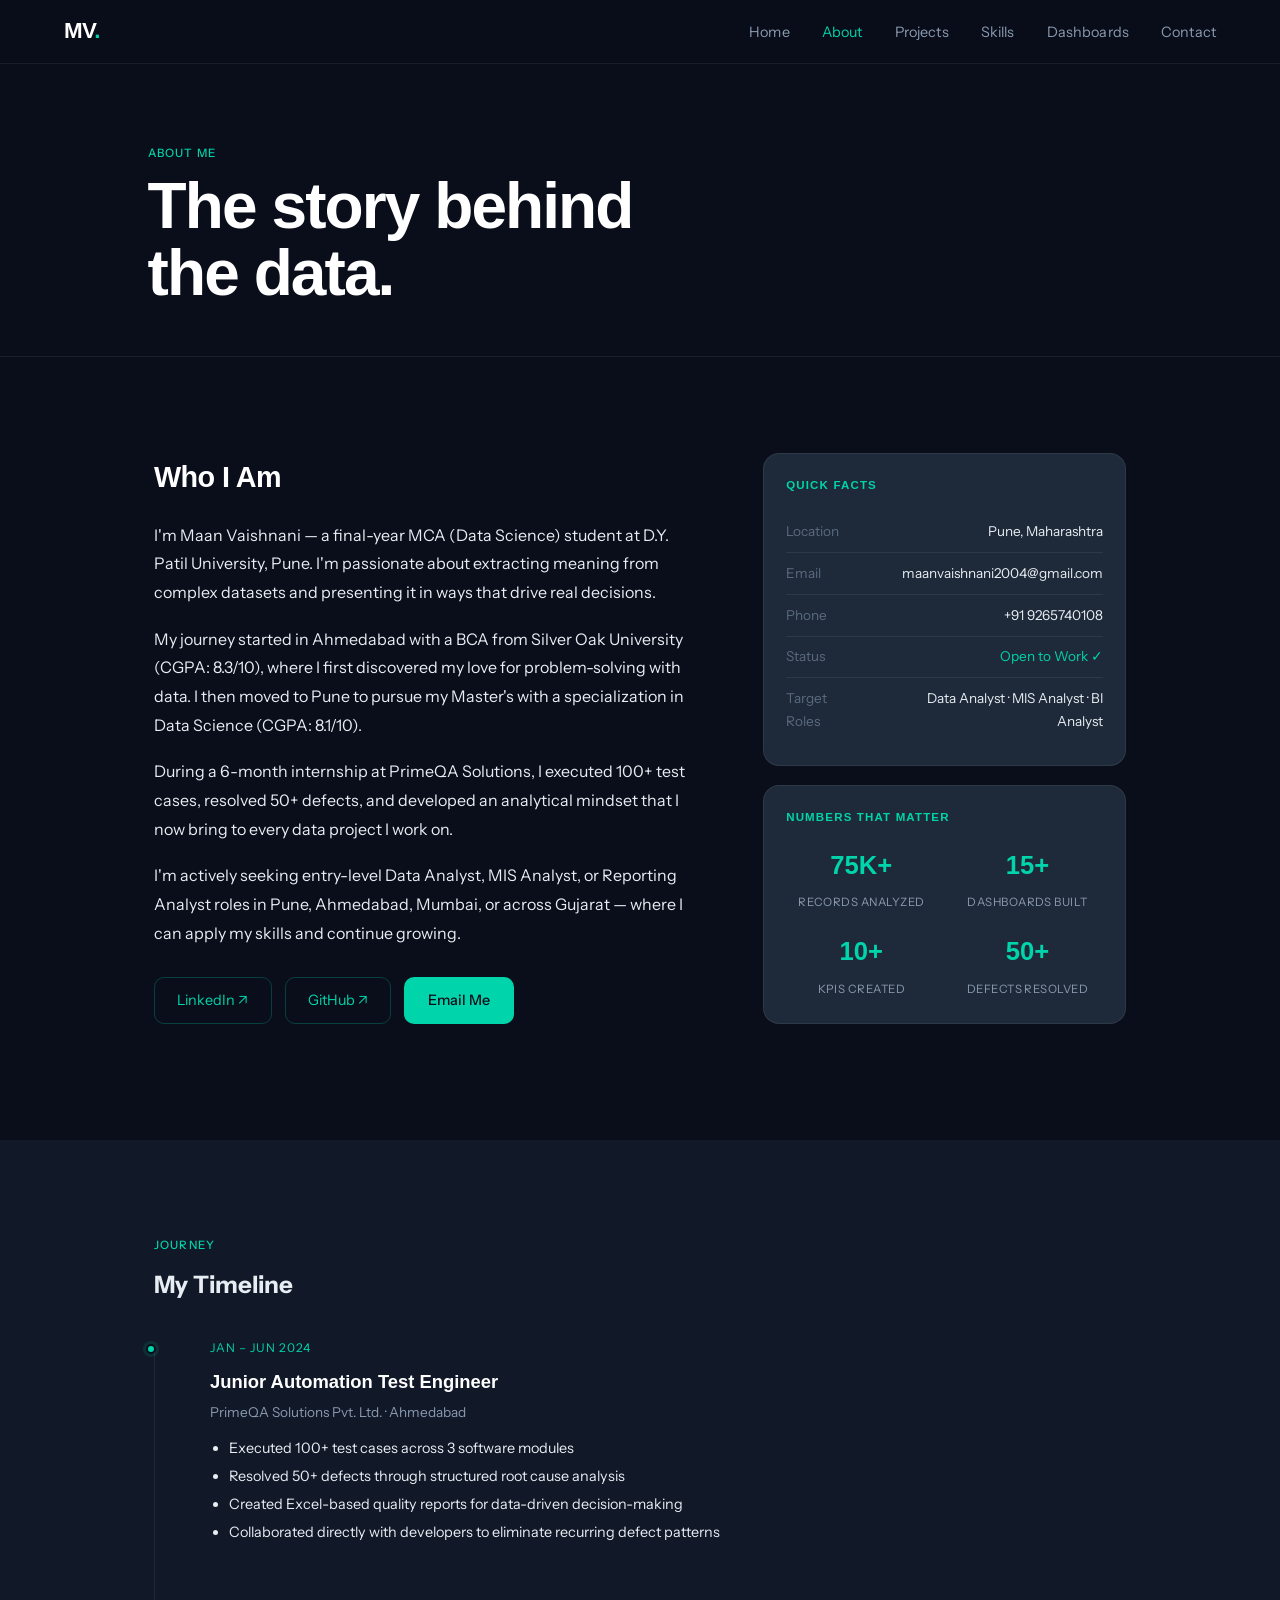
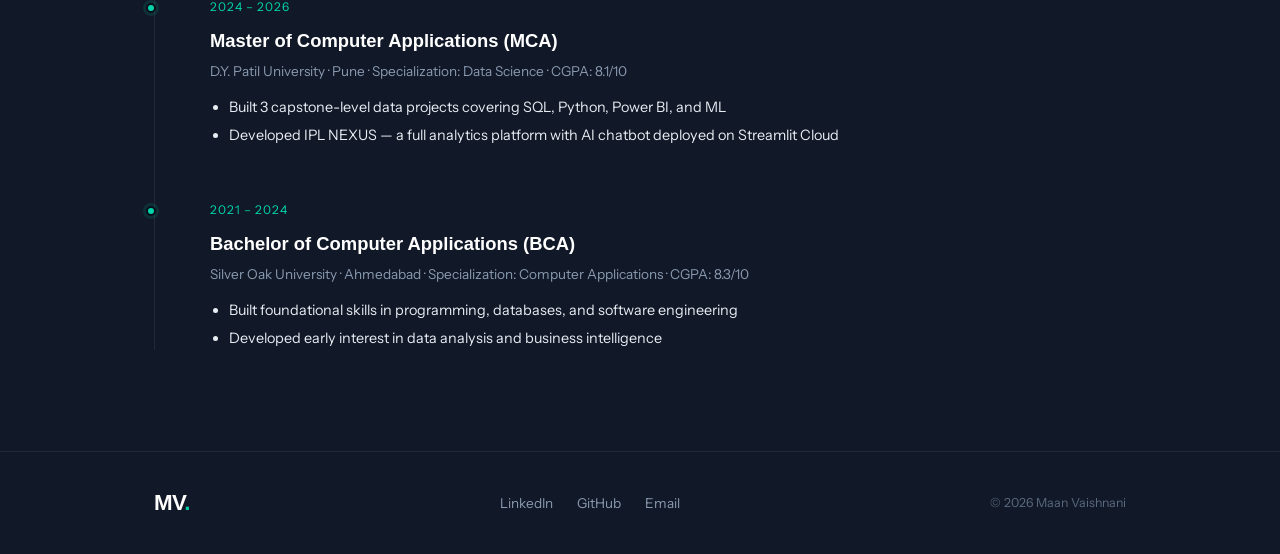
==== about.html @ fb7d132a "Initial commit" ====
<!DOCTYPE html>
<html lang="en">
<head>
<meta charset="UTF-8">
<meta name="viewport" content="width=device-width, initial-scale=1.0">
<title>About | Maan Vaishnani</title>
<link rel="preconnect" href="https://fonts.googleapis.com">
<link href="https://fonts.googleapis.com/css2?family=Cabinet+Grotesk:wght@400;500;700;800&family=Instrument+Sans:ital,wght@0,400;0,500;1,400&display=swap" rel="stylesheet">
<link rel="stylesheet" href="style.css">
</head>
<body>

<nav class="nav">
  <a href="index.html" class="nav-logo">MV<span class="dot">.</span></a>
  <ul class="nav-links">
    <li><a href="index.html">Home</a></li>
    <li><a href="about.html" class="active">About</a></li>
    <li><a href="projects.html">Projects</a></li>
    <li><a href="skills.html">Skills</a></li>
    <li><a href="dashboards.html">Dashboards</a></li>
    <li><a href="contact.html">Contact</a></li>
  </ul>
  <button class="hamburger" onclick="toggleMenu()">&#9776;</button>
</nav>

<section class="page-hero">
  <div class="container">
    <span class="section-tag">About Me</span>
    <h1>The story behind<br>the data.</h1>
  </div>
</section>

<section class="section">
  <div class="container">
    <div class="about-page-grid">
      <div class="about-bio">
        <h2>Who I Am</h2>
        <p>I'm Maan Vaishnani — a final-year MCA (Data Science) student at D.Y. Patil University, Pune. I'm passionate about extracting meaning from complex datasets and presenting it in ways that drive real decisions.</p>
        <p>My journey started in Ahmedabad with a BCA from Silver Oak University (CGPA: 8.3/10), where I first discovered my love for problem-solving with data. I then moved to Pune to pursue my Master's with a specialization in Data Science (CGPA: 8.1/10).</p>
        <p>During a 6-month internship at PrimeQA Solutions, I executed 100+ test cases, resolved 50+ defects, and developed an analytical mindset that I now bring to every data project I work on.</p>
        <p>I'm actively seeking entry-level Data Analyst, MIS Analyst, or Reporting Analyst roles in Pune, Ahmedabad, Mumbai, or across Gujarat — where I can apply my skills and continue growing.</p>

        <div class="profile-links">
          <a href="https://linkedin.com/in/maan-vaishnani" target="_blank" class="btn-outline">LinkedIn ↗</a>
          <a href="https://github.com/1079maan" target="_blank" class="btn-outline">GitHub ↗</a>
          <a href="mailto:maanvaishnani2004@gmail.com" class="btn-primary">Email Me</a>
        </div>
      </div>

      <div class="about-sidebar">
        <div class="sidebar-card">
          <h3>Quick Facts</h3>
          <ul class="facts-list">
            <li><span class="fact-label">Location</span><span class="fact-val">Pune, Maharashtra</span></li>
            <li><span class="fact-label">Email</span><span class="fact-val">maanvaishnani2004@gmail.com</span></li>
            <li><span class="fact-label">Phone</span><span class="fact-val">+91 9265740108</span></li>
            <li><span class="fact-label">Status</span><span class="fact-val available">Open to Work ✓</span></li>
            <li><span class="fact-label">Target Roles</span><span class="fact-val">Data Analyst · MIS Analyst · BI Analyst</span></li>
          </ul>
        </div>

        <div class="sidebar-card">
          <h3>Numbers that matter</h3>
          <div class="number-grid">
            <div class="num-item"><span class="num-big">75K+</span><span class="num-label">Records Analyzed</span></div>
            <div class="num-item"><span class="num-big">15+</span><span class="num-label">Dashboards Built</span></div>
            <div class="num-item"><span class="num-big">10+</span><span class="num-label">KPIs Created</span></div>
            <div class="num-item"><span class="num-big">50+</span><span class="num-label">Defects Resolved</span></div>
          </div>
        </div>
      </div>
    </div>
  </div>
</section>

<!-- TIMELINE -->
<section class="section section-alt">
  <div class="container">
    <span class="section-tag">Journey</span>
    <h2>My Timeline</h2>
    <div class="timeline">
      <div class="tl-item">
        <div class="tl-dot"></div>
        <div class="tl-date">Jan – Jun 2024</div>
        <div class="tl-content">
          <h3>Junior Automation Test Engineer</h3>
          <p class="tl-place">PrimeQA Solutions Pvt. Ltd. · Ahmedabad</p>
          <ul class="tl-bullets">
            <li>Executed 100+ test cases across 3 software modules</li>
            <li>Resolved 50+ defects through structured root cause analysis</li>
            <li>Created Excel-based quality reports for data-driven decision-making</li>
            <li>Collaborated directly with developers to eliminate recurring defect patterns</li>
          </ul>
        </div>
      </div>
      <div class="tl-item">
        <div class="tl-dot"></div>
        <div class="tl-date">2024 – 2026</div>
        <div class="tl-content">
          <h3>Master of Computer Applications (MCA)</h3>
          <p class="tl-place">D.Y. Patil University · Pune · Specialization: Data Science · CGPA: 8.1/10</p>
          <ul class="tl-bullets">
            <li>Built 3 capstone-level data projects covering SQL, Python, Power BI, and ML</li>
            <li>Developed IPL NEXUS — a full analytics platform with AI chatbot deployed on Streamlit Cloud</li>
          </ul>
        </div>
      </div>
      <div class="tl-item">
        <div class="tl-dot"></div>
        <div class="tl-date">2021 – 2024</div>
        <div class="tl-content">
          <h3>Bachelor of Computer Applications (BCA)</h3>
          <p class="tl-place">Silver Oak University · Ahmedabad · Specialization: Computer Applications · CGPA: 8.3/10</p>
          <ul class="tl-bullets">
            <li>Built foundational skills in programming, databases, and software engineering</li>
            <li>Developed early interest in data analysis and business intelligence</li>
          </ul>
        </div>
      </div>
    </div>
  </div>
</section>

<footer class="footer">
  <div class="container footer-inner">
    <span class="nav-logo">MV<span class="dot">.</span></span>
    <div class="footer-links">
      <a href="https://linkedin.com/in/maan-vaishnani" target="_blank">LinkedIn</a>
      <a href="https://github.com/1079maan" target="_blank">GitHub</a>
      <a href="mailto:maanvaishnani2004@gmail.com">Email</a>
    </div>
    <span class="footer-copy">© 2026 Maan Vaishnani</span>
  </div>
</footer>
<script src="script.js"></script>
</body>
</html>
---- style.css ----
/* ============================================================
   MAAN VAISHNANI — PORTFOLIO CSS
   Design: Editorial Data Analyst Theme
   Colors: Deep navy + slate + bright teal accent
   Fonts: Syne (display) + DM Sans (body)
   ============================================================ */

*, *::before, *::after { box-sizing: border-box; margin: 0; padding: 0; }

:root {
  --navy: #0a0e1a;
  --navy-mid: #111827;
  --navy-light: #1e2a3a;
  --slate: #2d3a4e;
  --teal: #00d4aa;
  --teal-dim: #00b899;
  --teal-glow: rgba(0, 212, 170, 0.12);
  --white: #ffffff;
  --off-white: #f0f4f8;
  --text-main: #e8edf3;
  --text-muted: #8a9ab0;
  --text-dim: #5a6a7e;
  --border: rgba(255,255,255,0.07);
  --border-teal: rgba(0,212,170,0.25);
  --radius: 10px;
  --radius-lg: 16px;
  --font-display: 'Cabinet Grotesk', sans-serif;
  --font-body: 'Instrument Sans', sans-serif;
}

html {
  scroll-behavior: smooth;
  overflow-x: hidden;
}

body {
  background: var(--navy);
  color: var(--text-main);
  font-family: var(--font-body);
  font-size: 16px;
  line-height: 1.7;
  -webkit-font-smoothing: antialiased;
  overflow-x: hidden;
  width: 100%;
}

a { text-decoration: none; color: inherit; }

/* ============================================================ NAV */
.nav {
  position: sticky;
  top: 0;
  z-index: 100;
  display: flex;
  align-items: center;
  justify-content: space-between;
  padding: 0 5%;
  height: 64px;
  background: rgba(10, 14, 26, 0.95);
  backdrop-filter: blur(12px);
  border-bottom: 1px solid var(--border);
}

.nav-logo {
  font-family: var(--font-display);
  font-size: 1.4rem;
  font-weight: 800;
  letter-spacing: -0.03em;
  color: var(--white);
}

.dot { color: var(--teal); }

.nav-links {
  display: flex;
  list-style: none;
  gap: 2rem;
}

.nav-links a {
  font-family: var(--font-body);
  font-size: 0.9rem;
  font-weight: 400;
  color: var(--text-muted);
  letter-spacing: 0.01em;
  transition: color 0.2s;
}

.nav-links a:hover,
.nav-links a.active {
  color: var(--teal);
}

.hamburger {
  display: none;
  background: none;
  border: none;
  color: var(--text-main);
  font-size: 1.4rem;
  cursor: pointer;
}

/* ============================================================ BUTTONS */
.btn-primary {
  display: inline-block;
  background: var(--teal);
  color: var(--navy);
  font-family: var(--font-body);
  font-size: 0.9rem;
  font-weight: 500;
  padding: 0.7rem 1.5rem;
  border-radius: var(--radius);
  border: none;
  cursor: pointer;
  transition: background 0.2s, transform 0.15s;
}

.btn-primary:hover { background: var(--teal-dim); transform: translateY(-1px); }

.btn-outline {
  display: inline-block;
  background: transparent;
  color: var(--teal);
  font-family: var(--font-body);
  font-size: 0.9rem;
  font-weight: 400;
  padding: 0.65rem 1.4rem;
  border-radius: var(--radius);
  border: 1px solid var(--border-teal);
  cursor: pointer;
  transition: background 0.2s, transform 0.15s;
}

.btn-outline:hover { background: var(--teal-glow); transform: translateY(-1px); }

/* ============================================================ HERO */
.hero {
  position: relative;
  min-height: 92vh;
  display: flex;
  align-items: center;
  gap: 4rem;
  padding: 6rem 5% 4rem;
  overflow: hidden;
}

.hero-bg-grid {
  position: absolute;
  inset: 0;
  background-image:
    linear-gradient(rgba(0,212,170,0.03) 1px, transparent 1px),
    linear-gradient(90deg, rgba(0,212,170,0.03) 1px, transparent 1px);
  background-size: 48px 48px;
  pointer-events: none;
}

.hero-content { flex: 1.2; max-width: 600px; }

.hero-tag {
  display: inline-block;
  font-size: 0.78rem;
  font-weight: 400;
  letter-spacing: 0.06em;
  text-transform: uppercase;
  color: var(--teal);
  background: var(--teal-glow);
  border: 1px solid var(--border-teal);
  padding: 0.3rem 0.9rem;
  border-radius: 100px;
  margin-bottom: 1.8rem;
}

.hero-name {
  font-family: var(--font-display);
  font-size: clamp(3.5rem, 7vw, 6rem);
  font-weight: 800;
  line-height: 0.95;
  letter-spacing: -0.03em;
  color: var(--white);
  margin-bottom: 1.2rem;
}

.outline-text {
  -webkit-text-stroke: 2px var(--teal);
  color: transparent;
}

.hero-role {
  font-size: 1rem;
  color: var(--text-muted);
  margin-bottom: 1.2rem;
  letter-spacing: 0.01em;
}

.sep { color: var(--teal); margin: 0 0.4rem; }

.hero-desc {
  font-size: 1.05rem;
  color: var(--text-main);
  max-width: 480px;
  margin-bottom: 2rem;
  line-height: 1.75;
}

.hero-desc strong { color: var(--teal); font-weight: 500; }

.hero-cta { display: flex; gap: 1rem; flex-wrap: wrap; margin-bottom: 3rem; }

.hero-stats {
  display: flex;
  align-items: center;
  gap: 1.5rem;
  flex-wrap: wrap;
}

.stat { text-align: left; }
.stat-num {
  display: block;
  font-family: var(--font-display);
  font-size: 1.6rem;
  font-weight: 700;
  color: var(--white);
  line-height: 1.1;
}
.stat-label {
  font-size: 0.75rem;
  color: var(--text-muted);
  text-transform: uppercase;
  letter-spacing: 0.04em;
}
.stat-div { width: 1px; height: 36px; background: var(--border); }

/* HERO VISUAL */
.hero-visual {
  flex: 1;
  display: flex;
  flex-direction: column;
  gap: 1rem;
  max-width: 320px;
}

.data-card {
  background: var(--navy-mid);
  border: 1px solid var(--border);
  border-radius: var(--radius-lg);
  padding: 1.2rem 1.4rem;
  transition: border-color 0.3s, transform 0.3s;
  animation: floatCard 4s ease-in-out infinite;
}

.data-card:hover { border-color: var(--border-teal); transform: translateX(4px); }
.card-1 { animation-delay: 0s; }
.card-2 { animation-delay: 1.3s; }
.card-3 { animation-delay: 2.6s; }

@keyframes floatCard {
  0%, 100% { transform: translateY(0); }
  50% { transform: translateY(-6px); }
}

.dc-label { font-size: 0.72rem; text-transform: uppercase; letter-spacing: 0.06em; color: var(--teal); margin-bottom: 0.4rem; }
.dc-value { font-family: var(--font-display); font-size: 1.8rem; font-weight: 700; color: var(--white); line-height: 1.1; }
.dc-sub { font-size: 0.8rem; color: var(--text-muted); margin: 0.25rem 0 0.8rem; }
.dc-bar { height: 4px; background: var(--navy-light); border-radius: 2px; overflow: hidden; }
.dc-fill { height: 100%; background: var(--teal); border-radius: 2px; transition: width 1.5s ease; }

/* ============================================================ TICKER */
.ticker-wrap {
  overflow: hidden;
  border-top: 1px solid var(--border);
  border-bottom: 1px solid var(--border);
  padding: 0.9rem 0;
  background: var(--navy-mid);
}

.ticker {
  display: flex;
  gap: 2.5rem;
  animation: ticker 30s linear infinite;
  white-space: nowrap;
  width: max-content;
}

.ticker span {
  font-size: 0.82rem;
  font-weight: 400;
  letter-spacing: 0.04em;
  color: var(--text-muted);
  text-transform: uppercase;
}

.t-dot { color: var(--teal) !important; }

@keyframes ticker {
  0% { transform: translateX(0); }
  100% { transform: translateX(-50%); }
}

/* ============================================================ SECTIONS */
.section { padding: 6rem 0; }
.section-alt { background: var(--navy-mid); }

.container { max-width: 1100px; margin: 0 auto; padding: 0 5%; }

.section-header {
  display: flex;
  align-items: baseline;
  gap: 1.2rem;
  margin-bottom: 3rem;
  flex-wrap: wrap;
}

.section-header h2 {
  font-family: var(--font-display);
  font-size: 2rem;
  font-weight: 700;
  color: var(--white);
  letter-spacing: -0.02em;
}

.section-tag {
  font-size: 0.72rem;
  font-weight: 500;
  letter-spacing: 0.1em;
  text-transform: uppercase;
  color: var(--teal);
  display: block;
  margin-bottom: 0.6rem;
}

.see-all {
  margin-left: auto;
  font-size: 0.85rem;
  color: var(--teal);
  transition: opacity 0.2s;
}
.see-all:hover { opacity: 0.7; }

/* ============================================================ PROJECTS GRID */
.projects-grid {
  display: grid;
  grid-template-columns: repeat(3, 1fr);
  gap: 1.2rem;
}

.project-card {
  background: var(--navy-mid);
  border: 1px solid var(--border);
  border-radius: var(--radius-lg);
  padding: 1.8rem;
  transition: border-color 0.25s, transform 0.25s;
  display: flex;
  flex-direction: column;
  gap: 0.8rem;
  cursor: pointer;
  position: relative;
}

.project-card:hover { border-color: var(--border-teal); transform: translateY(-4px); }
.project-card.featured { border-color: rgba(0,212,170,0.3); background: linear-gradient(135deg, var(--navy-mid), rgba(0,212,170,0.04)); }

.project-num {
  font-family: var(--font-display);
  font-size: 0.7rem;
  font-weight: 700;
  letter-spacing: 0.1em;
  color: var(--teal);
}

.project-tag-list { display: flex; flex-wrap: wrap; gap: 0.4rem; }
.ptag {
  font-size: 0.68rem;
  background: rgba(0,212,170,0.08);
  color: var(--teal);
  border: 1px solid rgba(0,212,170,0.2);
  padding: 0.2rem 0.55rem;
  border-radius: 4px;
  letter-spacing: 0.02em;
}

.project-card h3 {
  font-family: var(--font-display);
  font-size: 1.05rem;
  font-weight: 600;
  color: var(--white);
  line-height: 1.3;
}

.project-card p {
  font-size: 0.88rem;
  color: var(--text-muted);
  line-height: 1.6;
  flex: 1;
}

.project-metrics {
  display: flex;
  gap: 1rem;
  flex-wrap: wrap;
  padding-top: 0.5rem;
  border-top: 1px solid var(--border);
}

.project-metrics span { font-size: 0.8rem; color: var(--text-muted); }
.project-metrics strong { color: var(--teal); }

.project-arrow {
  position: absolute;
  bottom: 1.5rem;
  right: 1.5rem;
  color: var(--text-dim);
  font-size: 1rem;
  transition: color 0.2s, transform 0.2s;
}

.project-card:hover .project-arrow { color: var(--teal); transform: translateX(3px); }

/* ============================================================ ABOUT SPLIT */
.about-split {
  display: grid;
  grid-template-columns: 1fr 1.6fr;
  gap: 5rem;
  align-items: start;
}

.about-left h2 {
  font-family: var(--font-display);
  font-size: clamp(1.8rem, 3vw, 2.8rem);
  font-weight: 700;
  color: var(--white);
  line-height: 1.15;
  letter-spacing: -0.02em;
}

.about-right p {
  font-size: 1rem;
  color: var(--text-main);
  line-height: 1.8;
  margin-bottom: 1.2rem;
}

.edu-chips { display: flex; flex-direction: column; gap: 0.8rem; margin-top: 1.5rem; }
.edu-chip {
  display: flex;
  align-items: flex-start;
  gap: 0.8rem;
  background: var(--navy-light);
  border: 1px solid var(--border);
  border-radius: var(--radius);
  padding: 0.9rem 1.1rem;
}
.edu-icon { font-size: 1rem; }
.edu-chip strong { font-size: 0.9rem; color: var(--white); }
.edu-chip small { font-size: 0.78rem; color: var(--text-muted); }

/* ============================================================ PAGE HERO */
.page-hero {
  padding: 5rem 5% 3rem;
  border-bottom: 1px solid var(--border);
}

.page-hero h1 {
  font-family: var(--font-display);
  font-size: clamp(2.5rem, 5vw, 4.5rem);
  font-weight: 800;
  color: var(--white);
  letter-spacing: -0.03em;
  line-height: 1.05;
  margin-top: 0.5rem;
}

/* ============================================================ ABOUT PAGE */
.about-page-grid {
  display: grid;
  grid-template-columns: 1.5fr 1fr;
  gap: 4rem;
  align-items: start;
}

.about-bio h2 {
  font-family: var(--font-display);
  font-size: 1.8rem;
  font-weight: 700;
  color: var(--white);
  margin-bottom: 1.2rem;
  letter-spacing: -0.02em;
}

.about-bio p {
  color: var(--text-main);
  line-height: 1.8;
  margin-bottom: 1.1rem;
  font-size: 1rem;
}

.profile-links { display: flex; gap: 0.8rem; flex-wrap: wrap; margin-top: 1.8rem; }

.sidebar-card {
  background: var(--navy-light);
  border: 1px solid var(--border);
  border-radius: var(--radius-lg);
  padding: 1.4rem;
  margin-bottom: 1.2rem;
}

.sidebar-card h3 {
  font-family: var(--font-display);
  font-size: 0.9rem;
  font-weight: 600;
  color: var(--white);
  letter-spacing: 0.02em;
  margin-bottom: 1rem;
  text-transform: uppercase;
  font-size: 0.72rem;
  letter-spacing: 0.1em;
  color: var(--teal);
}

.facts-list { list-style: none; }
.facts-list li {
  display: flex;
  justify-content: space-between;
  align-items: flex-start;
  padding: 0.55rem 0;
  border-bottom: 1px solid var(--border);
  gap: 1rem;
  font-size: 0.85rem;
}
.facts-list li:last-child { border-bottom: none; }
.fact-label { color: var(--text-dim); min-width: 70px; }
.fact-val { color: var(--text-main); text-align: right; }
.available { color: var(--teal) !important; }

.number-grid {
  display: grid;
  grid-template-columns: 1fr 1fr;
  gap: 1rem;
}

.num-item { text-align: center; }
.num-big {
  display: block;
  font-family: var(--font-display);
  font-size: 1.6rem;
  font-weight: 700;
  color: var(--teal);
}
.num-label { font-size: 0.72rem; color: var(--text-muted); text-transform: uppercase; letter-spacing: 0.04em; }

/* ============================================================ TIMELINE */
.timeline { position: relative; padding-left: 2rem; margin-top: 2rem; }
.timeline::before {
  content: '';
  position: absolute;
  left: 0;
  top: 8px;
  bottom: 0;
  width: 1px;
  background: var(--border);
}

.tl-item {
  position: relative;
  padding-bottom: 3rem;
  padding-left: 1.5rem;
}
.tl-item:last-child { padding-bottom: 0; }

.tl-dot {
  position: absolute;
  left: -2.5rem;
  top: 6px;
  width: 10px;
  height: 10px;
  border-radius: 50%;
  background: var(--teal);
  border: 2px solid var(--navy);
  box-shadow: 0 0 0 3px var(--teal-glow);
}

.tl-date {
  font-size: 0.75rem;
  text-transform: uppercase;
  letter-spacing: 0.08em;
  color: var(--teal);
  margin-bottom: 0.5rem;
}

.tl-content h3 {
  font-family: var(--font-display);
  font-size: 1.15rem;
  font-weight: 600;
  color: var(--white);
  margin-bottom: 0.25rem;
}

.tl-place { font-size: 0.85rem; color: var(--text-muted); margin-bottom: 0.8rem; }

.tl-bullets { padding-left: 1.2rem; color: var(--text-main); font-size: 0.9rem; }
.tl-bullets li { margin-bottom: 0.3rem; line-height: 1.6; }

/* ============================================================ PROJECTS DETAIL */
.project-detail { padding: 3.5rem 0; }
.project-divider { height: 1px; background: var(--border); }

.pd-header {
  display: flex;
  align-items: flex-start;
  gap: 1.5rem;
  margin-bottom: 2rem;
  flex-wrap: wrap;
}

.pd-num {
  font-family: var(--font-display);
  font-size: 3.5rem;
  font-weight: 800;
  color: var(--navy-light);
  line-height: 1;
  min-width: 80px;
  -webkit-text-stroke: 1px var(--border);
}

.pd-meta { flex: 1; }
.pd-meta h2 {
  font-family: var(--font-display);
  font-size: 1.6rem;
  font-weight: 700;
  color: var(--white);
  letter-spacing: -0.02em;
  margin-bottom: 0.8rem;
}

.pd-link { align-self: flex-start; white-space: nowrap; }

.pd-body {
  display: grid;
  grid-template-columns: 1.6fr 1fr;
  gap: 3rem;
  padding-left: 5.5rem;
}

.pd-desc p { font-size: 1rem; color: var(--text-main); line-height: 1.8; margin-bottom: 1.2rem; }
.pd-desc h4 {
  font-family: var(--font-display);
  font-size: 0.75rem;
  font-weight: 600;
  text-transform: uppercase;
  letter-spacing: 0.1em;
  color: var(--teal);
  margin-bottom: 0.8rem;
}
.pd-desc ul { padding-left: 1.2rem; }
.pd-desc li { font-size: 0.92rem; color: var(--text-main); line-height: 1.7; margin-bottom: 0.5rem; }
.pd-desc strong { color: var(--white); font-weight: 500; }

.pd-stats {
  display: grid;
  grid-template-columns: 1fr 1fr;
  gap: 1rem;
  align-content: start;
}

.pd-stat {
  background: var(--navy-light);
  border: 1px solid var(--border);
  border-radius: var(--radius);
  padding: 1rem;
  text-align: center;
}

.pds-num {
  display: block;
  font-family: var(--font-display);
  font-size: 1.5rem;
  font-weight: 700;
  color: var(--teal);
  line-height: 1.2;
}

.pds-label { font-size: 0.72rem; color: var(--text-muted); text-transform: uppercase; letter-spacing: 0.04em; }

/* ============================================================ SKILLS PAGE */
.skills-grid {
  display: grid;
  grid-template-columns: repeat(3, 1fr);
  gap: 1.2rem;
  margin-bottom: 4rem;
}

.skill-category {
  background: var(--navy-mid);
  border: 1px solid var(--border);
  border-radius: var(--radius-lg);
  padding: 1.5rem;
  transition: border-color 0.25s;
}
.skill-category:hover { border-color: var(--border-teal); }

.sc-header {
  display: flex;
  align-items: center;
  gap: 0.6rem;
  margin-bottom: 1.2rem;
  padding-bottom: 0.8rem;
  border-bottom: 1px solid var(--border);
}

.sc-icon { color: var(--teal); font-size: 1rem; }

.sc-header h3 {
  font-family: var(--font-display);
  font-size: 0.88rem;
  font-weight: 700;
  color: var(--white);
  text-transform: uppercase;
  letter-spacing: 0.06em;
}

.skill-items { display: flex; flex-wrap: wrap; gap: 0.5rem; }

.skill-pill {
  font-size: 0.8rem;
  background: var(--navy-light);
  color: var(--text-main);
  border: 1px solid var(--border);
  padding: 0.35rem 0.8rem;
  border-radius: 100px;
  transition: border-color 0.2s, color 0.2s, background 0.2s;
  cursor: default;
}

.skill-pill:hover {
  border-color: var(--border-teal);
  color: var(--teal);
  background: var(--teal-glow);
}

.skill-pill.highlight {
  background: var(--teal-glow);
  color: var(--teal);
  border-color: var(--border-teal);
}

.all-skills-section { border-top: 1px solid var(--border); padding-top: 3rem; }
.all-skills-section h3 {
  font-family: var(--font-display);
  font-size: 1rem;
  color: var(--white);
  margin-bottom: 1.2rem;
  text-transform: uppercase;
  letter-spacing: 0.08em;
  font-size: 0.72rem;
  color: var(--teal);
}

.skills-cloud { display: flex; flex-wrap: wrap; gap: 0.6rem; }
.sc-tag {
  font-size: 0.82rem;
  background: var(--navy-mid);
  color: var(--text-muted);
  border: 1px solid var(--border);
  padding: 0.35rem 0.9rem;
  border-radius: 100px;
  transition: border-color 0.2s, color 0.2s;
}
.sc-tag:hover { border-color: var(--border-teal); color: var(--teal); }
.sc-tag.primary {
  background: var(--teal-glow);
  color: var(--teal);
  border-color: var(--border-teal);
}

/* ============================================================ CONTACT */
.contact-layout {
  display: grid;
  grid-template-columns: 1fr 1fr;
  gap: 5rem;
  align-items: start;
}

.contact-intro {
  font-size: 1.05rem;
  color: var(--text-main);
  line-height: 1.8;
  margin-bottom: 2rem;
}

.contact-cards { display: flex; flex-direction: column; gap: 0.8rem; margin-bottom: 2rem; }

.contact-card {
  display: flex;
  align-items: center;
  gap: 1rem;
  background: var(--navy-mid);
  border: 1px solid var(--border);
  border-radius: var(--radius);
  padding: 1rem 1.2rem;
  transition: border-color 0.2s, transform 0.2s;
}
.contact-card:hover { border-color: var(--border-teal); transform: translateX(4px); }

.cc-icon {
  width: 38px;
  height: 38px;
  border-radius: 8px;
  background: var(--teal-glow);
  border: 1px solid var(--border-teal);
  display: flex;
  align-items: center;
  justify-content: center;
  font-size: 1rem;
  color: var(--teal);
  flex-shrink: 0;
  font-weight: 700;
  font-size: 0.85rem;
}

.cc-label { font-size: 0.72rem; text-transform: uppercase; letter-spacing: 0.06em; color: var(--text-muted); margin-bottom: 0.1rem; }
.cc-val { font-size: 0.88rem; color: var(--text-main); }

.location-tag {
  font-size: 0.85rem;
  color: var(--text-muted);
  background: var(--navy-light);
  border: 1px solid var(--border);
  padding: 0.6rem 1rem;
  border-radius: 100px;
  display: inline-block;
}

.contact-form-wrap {
  background: var(--navy-mid);
  border: 1px solid var(--border);
  border-radius: var(--radius-lg);
  padding: 2rem;
}

.contact-form-wrap h3 {
  font-family: var(--font-display);
  font-size: 1.2rem;
  font-weight: 600;
  color: var(--white);
  margin-bottom: 0.5rem;
}

.form-group { margin-bottom: 1.1rem; }
.form-group label { display: block; font-size: 0.8rem; color: var(--text-muted); margin-bottom: 0.4rem; text-transform: uppercase; letter-spacing: 0.05em; }
.form-group input,
.form-group textarea {
  width: 100%;
  background: var(--navy-light);
  border: 1px solid var(--border);
  border-radius: var(--radius);
  color: var(--text-main);
  font-family: var(--font-body);
  font-size: 0.9rem;
  padding: 0.7rem 1rem;
  outline: none;
  transition: border-color 0.2s;
  resize: vertical;
}
.form-group input:focus,
.form-group textarea:focus { border-color: var(--border-teal); }

/* ============================================================ FOOTER */
.footer {
  background: var(--navy-mid);
  border-top: 1px solid var(--border);
  padding: 2rem 0;
}

.footer-inner {
  display: flex;
  align-items: center;
  justify-content: space-between;
  flex-wrap: wrap;
  gap: 1rem;
}

.footer-links { display: flex; gap: 1.5rem; }
.footer-links a { font-size: 0.85rem; color: var(--text-muted); transition: color 0.2s; }
.footer-links a:hover { color: var(--teal); }

.footer-copy { font-size: 0.78rem; color: var(--text-dim); }

/* ============================================================ MOBILE MENU */
.mobile-menu {
  display: none;
  flex-direction: column;
  background: var(--navy-mid);
  border-bottom: 1px solid var(--border);
  padding: 1rem 5%;
}
.mobile-menu.open { display: flex; }
.mobile-menu a {
  padding: 0.8rem 0;
  font-size: 1rem;
  color: var(--text-muted);
  border-bottom: 1px solid var(--border);
}
.mobile-menu a:last-child { border-bottom: none; }
.mobile-menu a:hover { color: var(--teal); }

/* ============================================================
   RESPONSIVE — TABLET (max 1024px)
   ============================================================ */
@media (max-width: 1024px) {
  .hero { gap: 2.5rem; padding: 4rem 5% 3rem; }
  .hero-visual { max-width: 280px; }
  .projects-grid { grid-template-columns: repeat(2, 1fr); }
  .about-split { grid-template-columns: 1fr 1.2fr; gap: 3rem; }
  .pd-body { grid-template-columns: 1fr; padding-left: 4rem; }
  .pd-stats { grid-template-columns: repeat(4, 1fr); }
  .skills-grid { grid-template-columns: repeat(2, 1fr); }
  .db-grid { grid-template-columns: repeat(2, 1fr); }
  .contact-layout { gap: 3rem; }
  .about-page-grid { grid-template-columns: 1.2fr 1fr; gap: 3rem; }
  .nav-links { gap: 1.2rem; }
  .nav-links a { font-size: 0.82rem; }
}

/* ============================================================
   RESPONSIVE — SMALL TABLET / LARGE MOBILE (max 900px)
   ============================================================ */
@media (max-width: 900px) {
  /* NAV */
  .nav-links { display: none; }
  .hamburger { display: block; }

  /* HERO */
  .hero {
    flex-direction: column;
    min-height: auto;
    padding: 3rem 5% 3rem;
    gap: 2.5rem;
    align-items: flex-start;
  }
  .hero-content { max-width: 100%; }
  .hero-visual {
    width: 100%;
    max-width: 100%;
    flex-direction: row;
    overflow-x: auto;
    gap: 1rem;
    padding-bottom: 0.5rem;
  }
  .data-card { min-width: 220px; flex-shrink: 0; }
  .hero-stats { gap: 1rem; }
  .stat-div { display: none; }

  /* SECTIONS */
  .section { padding: 4rem 0; }

  /* PROJECTS */
  .projects-grid { grid-template-columns: 1fr; gap: 1rem; }
  .project-card { padding: 1.4rem; }

  /* ABOUT HOME */
  .about-split { grid-template-columns: 1fr; gap: 2rem; }

  /* ABOUT PAGE */
  .about-page-grid { grid-template-columns: 1fr; gap: 2rem; }

  /* PROJECTS DETAIL */
  .pd-header { flex-wrap: wrap; gap: 1rem; }
  .pd-num { font-size: 2.5rem; min-width: auto; }
  .pd-body { grid-template-columns: 1fr; padding-left: 0; gap: 2rem; }
  .pd-stats { grid-template-columns: repeat(2, 1fr); }
  .pd-link { width: 100%; text-align: center; }

  /* SKILLS */
  .skills-grid { grid-template-columns: repeat(2, 1fr); gap: 1rem; }

  /* DASHBOARDS */
  .db-grid { grid-template-columns: 1fr; gap: 1.5rem; }

  /* CONTACT */
  .contact-layout { grid-template-columns: 1fr; gap: 2.5rem; }

  /* TIMELINE */
  .timeline { padding-left: 1.5rem; }
  .tl-dot { left: -2rem; }
}

/* ============================================================
   RESPONSIVE — MOBILE (max 600px)
   ============================================================ */
@media (max-width: 600px) {
  /* GLOBAL */
  body { font-size: 15px; }
  .container { padding: 0 4%; }

  /* NAV */
  .nav { padding: 0 4%; height: 56px; }
  .nav-logo { font-size: 1.2rem; }

  /* PAGE HERO */
  .page-hero { padding: 3rem 4% 2rem; }
  .page-hero h1 { font-size: clamp(2rem, 8vw, 3rem); }
  .page-hero-sub { font-size: 0.9rem; }

  /* HERO */
  .hero { padding: 2.5rem 4% 2.5rem; gap: 2rem; }
  .hero-tag { font-size: 0.7rem; margin-bottom: 1.2rem; }
  .hero-name { font-size: clamp(2.6rem, 11vw, 3.5rem); margin-bottom: 1rem; }
  .outline-text { -webkit-text-stroke: 1.5px var(--teal); }
  .hero-role { font-size: 0.88rem; }
  .hero-desc { font-size: 0.95rem; margin-bottom: 1.5rem; }
  .hero-cta { gap: 0.75rem; margin-bottom: 2rem; }
  .btn-primary, .btn-outline { font-size: 0.85rem; padding: 0.6rem 1.2rem; }
  .hero-stats { gap: 1.2rem; }
  .stat-num { font-size: 1.3rem; }
  .stat-label { font-size: 0.68rem; }
  .hero-visual { gap: 0.75rem; }
  .data-card { min-width: 190px; padding: 1rem 1.1rem; }
  .dc-value { font-size: 1.5rem; }

  /* TICKER */
  .ticker span { font-size: 0.75rem; }

  /* SECTION HEADER */
  .section { padding: 3rem 0; }
  .section-header { margin-bottom: 2rem; }
  .section-header h2 { font-size: 1.6rem; }

  /* PROJECTS HOME */
  .project-card { padding: 1.2rem; gap: 0.6rem; }
  .project-card h3 { font-size: 0.98rem; }
  .project-card p { font-size: 0.83rem; }
  .project-metrics span { font-size: 0.75rem; }
  .ptag { font-size: 0.62rem; }

  /* ABOUT HOME */
  .about-left h2 { font-size: 1.8rem; }
  .about-right p { font-size: 0.92rem; }
  .edu-chip { padding: 0.7rem 0.9rem; gap: 0.6rem; }
  .edu-chip strong { font-size: 0.85rem; }

  /* ABOUT PAGE */
  .about-bio h2 { font-size: 1.5rem; }
  .about-bio p { font-size: 0.92rem; }
  .profile-links { flex-direction: column; gap: 0.6rem; }
  .profile-links a { text-align: center; }
  .sidebar-card { padding: 1.1rem; }
  .facts-list li { flex-direction: column; gap: 0.2rem; }
  .fact-val { text-align: left; }
  .number-grid { grid-template-columns: 1fr 1fr; gap: 0.8rem; }
  .num-big { font-size: 1.3rem; }

  /* TIMELINE */
  .tl-item { padding-left: 1rem; padding-bottom: 2rem; }
  .tl-content h3 { font-size: 1rem; }
  .tl-bullets { font-size: 0.85rem; }

  /* PROJECTS DETAIL */
  .pd-header { flex-direction: column; gap: 0.8rem; }
  .pd-num { font-size: 2rem; }
  .pd-meta h2 { font-size: 1.3rem; }
  .pd-desc p { font-size: 0.9rem; }
  .pd-desc li { font-size: 0.87rem; }
  .pd-stats { grid-template-columns: repeat(2, 1fr); gap: 0.8rem; }
  .pds-num { font-size: 1.2rem; }

  /* SKILLS */
  .skills-grid { grid-template-columns: 1fr; gap: 0.9rem; }
  .skill-category { padding: 1.1rem; }
  .skill-pill { font-size: 0.75rem; padding: 0.28rem 0.65rem; }

  /* DASHBOARDS */
  .db-preview-wrap { height: 200px; }
  .db-info { padding: 1.1rem 1.2rem; }
  .db-info h3 { font-size: 0.95rem; }
  .db-info p { font-size: 0.82rem; }

  /* CONTACT */
  .contact-intro { font-size: 0.95rem; }
  .contact-card { padding: 0.85rem 1rem; }
  .cc-val { font-size: 0.8rem; word-break: break-all; }
  .contact-form-wrap { padding: 1.3rem; }
  .contact-form-wrap h3 { font-size: 1.05rem; }

  /* FOOTER */
  .footer-inner { flex-direction: column; align-items: flex-start; gap: 0.8rem; }
  .footer-links { gap: 1rem; }
  .footer-links a { font-size: 0.8rem; }
}

/* ============================================================ PAGE HERO SUBTITLE */
.page-hero-sub {
  font-size: 1rem;
  color: var(--text-muted);
  max-width: 520px;
  margin-top: 1rem;
  line-height: 1.7;
}

/* ============================================================ DASHBOARDS */
.db-grid {
  display: grid;
  grid-template-columns: repeat(2, 1fr);
  gap: 2rem;
}

.db-card {
  background: var(--navy-mid);
  border: 1px solid var(--border);
  border-radius: var(--radius-lg);
  overflow: hidden;
  transition: border-color 0.25s, transform 0.25s;
}

.db-card:hover { border-color: var(--border-teal); transform: translateY(-4px); }

.db-preview-wrap {
  position: relative;
  width: 100%;
  height: 260px;
  background: var(--navy-light);
  overflow: hidden;
}

.db-iframe {
  width: 100%;
  height: 100%;
  border: none;
  pointer-events: none;
  transform: scale(1);
  transform-origin: top left;
}

.db-overlay {
  position: absolute;
  inset: 0;
  background: rgba(10, 14, 26, 0.55);
  display: flex;
  align-items: center;
  justify-content: center;
  cursor: pointer;
  opacity: 0;
  transition: opacity 0.25s;
}

.db-card:hover .db-overlay { opacity: 1; }

.db-open-btn {
  background: var(--teal);
  color: var(--navy);
  font-family: var(--font-display);
  font-size: 0.85rem;
  font-weight: 700;
  padding: 0.6rem 1.4rem;
  border-radius: var(--radius);
  letter-spacing: 0.02em;
}

.db-info { padding: 1.4rem 1.5rem; }

.db-badge {
  font-size: 0.68rem;
  font-weight: 700;
  letter-spacing: 0.1em;
  text-transform: uppercase;
  color: var(--teal);
  background: var(--teal-glow);
  border: 1px solid var(--border-teal);
  padding: 0.2rem 0.7rem;
  border-radius: 100px;
  display: inline-block;
  margin-bottom: 0.8rem;
}

.db-info h3 {
  font-family: var(--font-display);
  font-size: 1.05rem;
  font-weight: 700;
  color: var(--white);
  margin-bottom: 0.6rem;
  line-height: 1.3;
}

.db-info p {
  font-size: 0.88rem;
  color: var(--text-muted);
  line-height: 1.6;
  margin-bottom: 1rem;
}

.db-tags { display: flex; flex-wrap: wrap; gap: 0.4rem; margin-bottom: 1rem; }

.db-btn { font-size: 0.82rem; padding: 0.5rem 1.1rem; }

@media (max-width: 900px) {
  .db-grid { grid-template-columns: 1fr; }
}

/* ============================================================ ANIMATIONS */
.fade-in { opacity: 0; transform: translateY(20px); transition: opacity 0.6s ease, transform 0.6s ease; }
.fade-in.visible { opacity: 1; transform: translateY(0); }
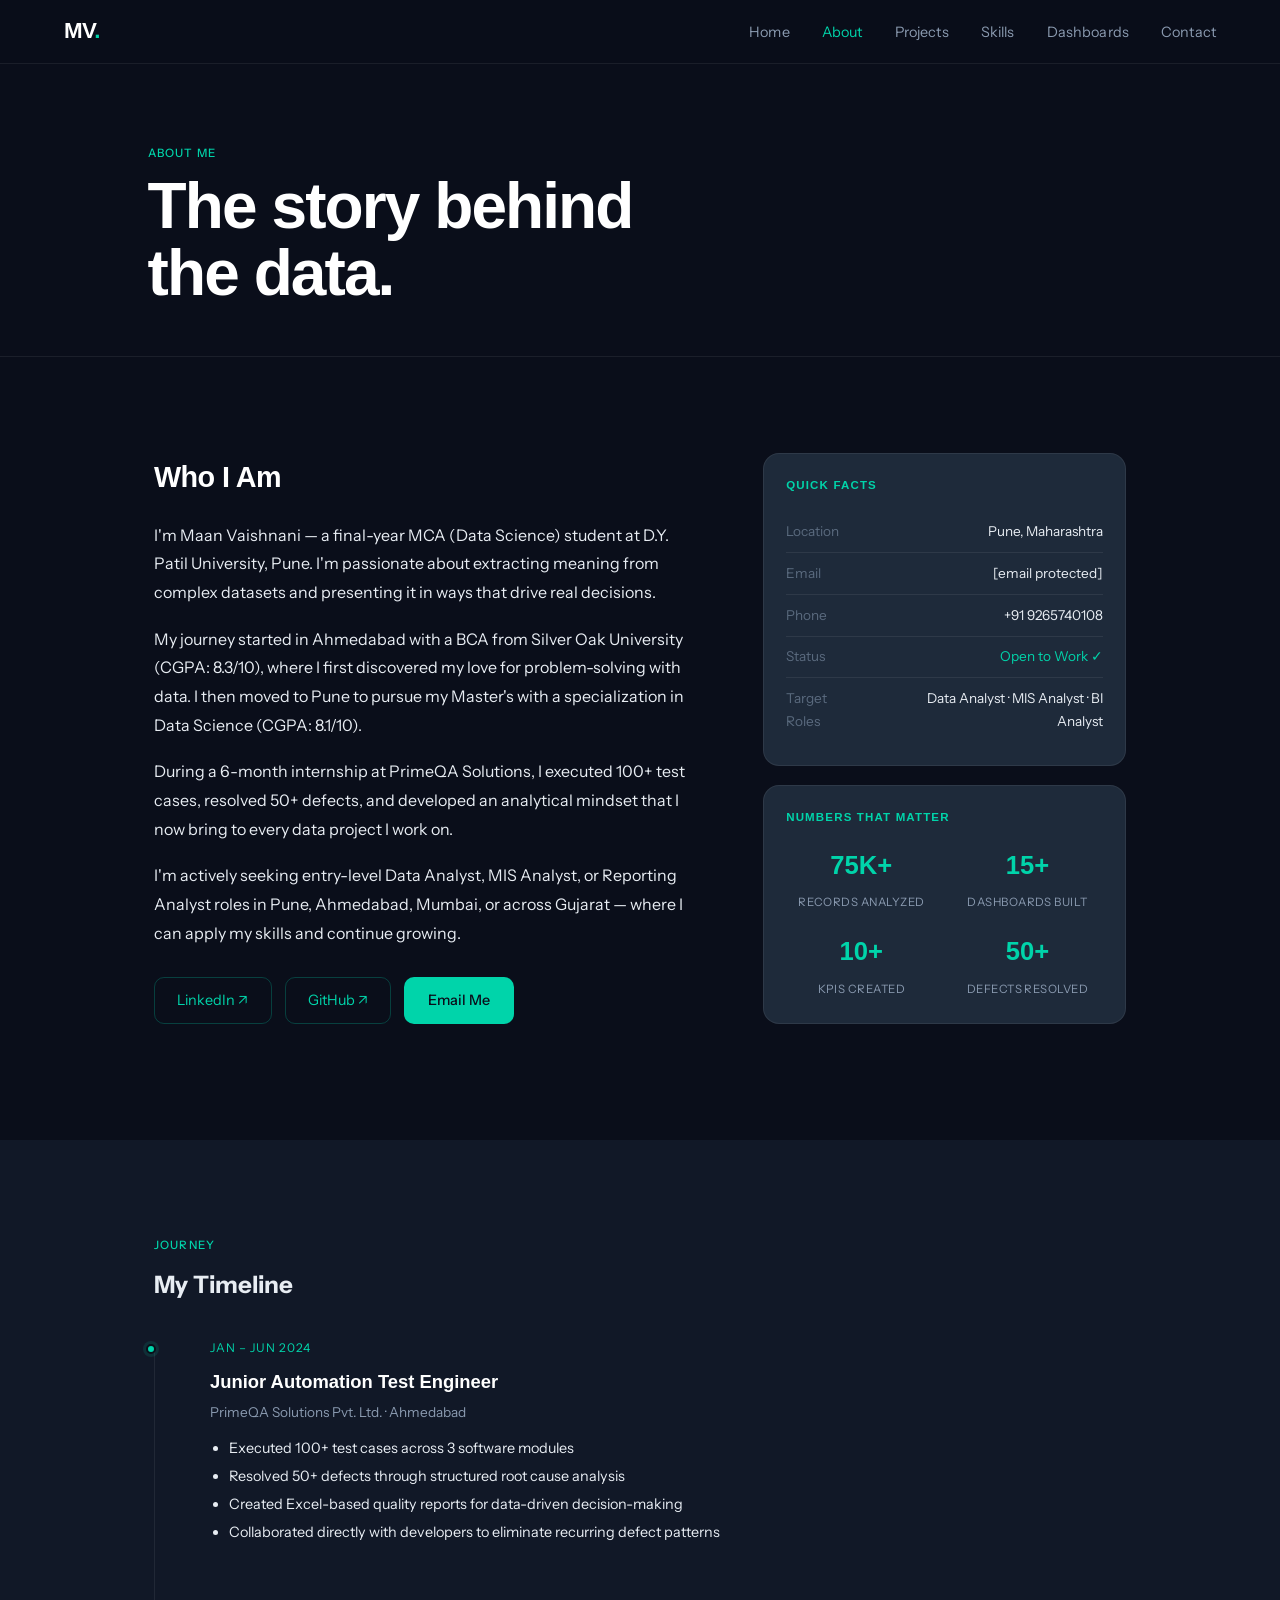
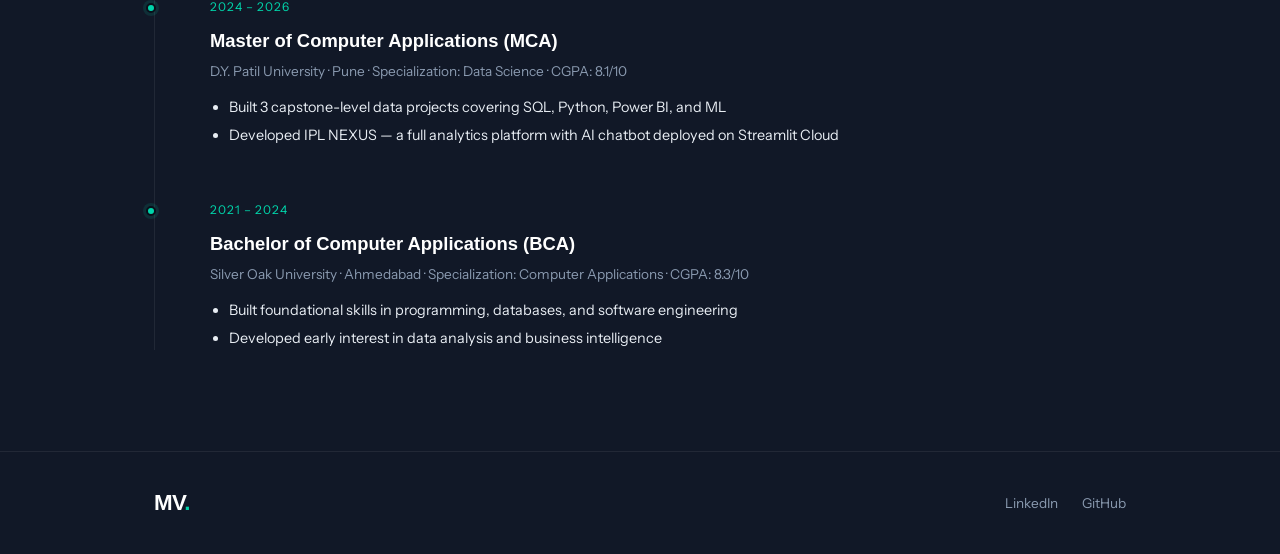
==== commit 2b6423f8: "update the all file" ====
--- a/about.html
+++ b/about.html
@@ -22,6 +22,14 @@
   </ul>
   <button class="hamburger" onclick="toggleMenu()">&#9776;</button>
 </nav>
+<div id="mobile-menu" style="display:none; flex-direction:column; background:#111827; border-bottom:1px solid rgba(255,255,255,0.07); padding:0.5rem 4%;">
+  <a href="index.html" style="padding:0.85rem 0; font-size:1rem; color:#8a9ab0; border-bottom:1px solid rgba(255,255,255,0.07); text-decoration:none; display:block;">Home</a>
+  <a href="about.html" style="padding:0.85rem 0; font-size:1rem; color:#8a9ab0; border-bottom:1px solid rgba(255,255,255,0.07); text-decoration:none; display:block;">About</a>
+  <a href="projects.html" style="padding:0.85rem 0; font-size:1rem; color:#8a9ab0; border-bottom:1px solid rgba(255,255,255,0.07); text-decoration:none; display:block;">Projects</a>
+  <a href="skills.html" style="padding:0.85rem 0; font-size:1rem; color:#8a9ab0; border-bottom:1px solid rgba(255,255,255,0.07); text-decoration:none; display:block;">Skills</a>
+  <a href="dashboards.html" style="padding:0.85rem 0; font-size:1rem; color:#8a9ab0; border-bottom:1px solid rgba(255,255,255,0.07); text-decoration:none; display:block;">Dashboards</a>
+  <a href="contact.html" style="padding:0.85rem 0; font-size:1rem; color:#00d4aa; text-decoration:none; display:block;">Contact</a>
+</div>
 
 <section class="page-hero">
   <div class="container">
@@ -43,7 +51,7 @@
         <div class="profile-links">
           <a href="https://linkedin.com/in/maan-vaishnani" target="_blank" class="btn-outline">LinkedIn ↗</a>
           <a href="https://github.com/1079maan" target="_blank" class="btn-outline">GitHub ↗</a>
-          <a href="mailto:maanvaishnani2004@gmail.com" class="btn-primary">Email Me</a>
+          <a href="/cdn-cgi/l/email-protection#3150505f47505842595f505f580301010571565c50585d1f525e5c" class="btn-primary">Email Me</a>
         </div>
       </div>
 
@@ -52,7 +60,7 @@
           <h3>Quick Facts</h3>
           <ul class="facts-list">
             <li><span class="fact-label">Location</span><span class="fact-val">Pune, Maharashtra</span></li>
-            <li><span class="fact-label">Email</span><span class="fact-val">maanvaishnani2004@gmail.com</span></li>
+            <li><span class="fact-label">Email</span><span class="fact-val"><a href="/cdn-cgi/l/email-protection" class="__cf_email__" data-cfemail="1273737c64737b617a7c737c7b2022222652757f737b7e3c717d7f">[email&#160;protected]</a></span></li>
             <li><span class="fact-label">Phone</span><span class="fact-val">+91 9265740108</span></li>
             <li><span class="fact-label">Status</span><span class="fact-val available">Open to Work ✓</span></li>
             <li><span class="fact-label">Target Roles</span><span class="fact-val">Data Analyst · MIS Analyst · BI Analyst</span></li>
@@ -127,11 +135,4 @@
     <div class="footer-links">
       <a href="https://linkedin.com/in/maan-vaishnani" target="_blank">LinkedIn</a>
       <a href="https://github.com/1079maan" target="_blank">GitHub</a>
-      <a href="mailto:maanvaishnani2004@gmail.com">Email</a>
-    </div>
-    <span class="footer-copy">© 2026 Maan Vaishnani</span>
-  </div>
-</footer>
-<script src="script.js"></script>
-</body>
-</html>+      <a href="/cdn-cgi
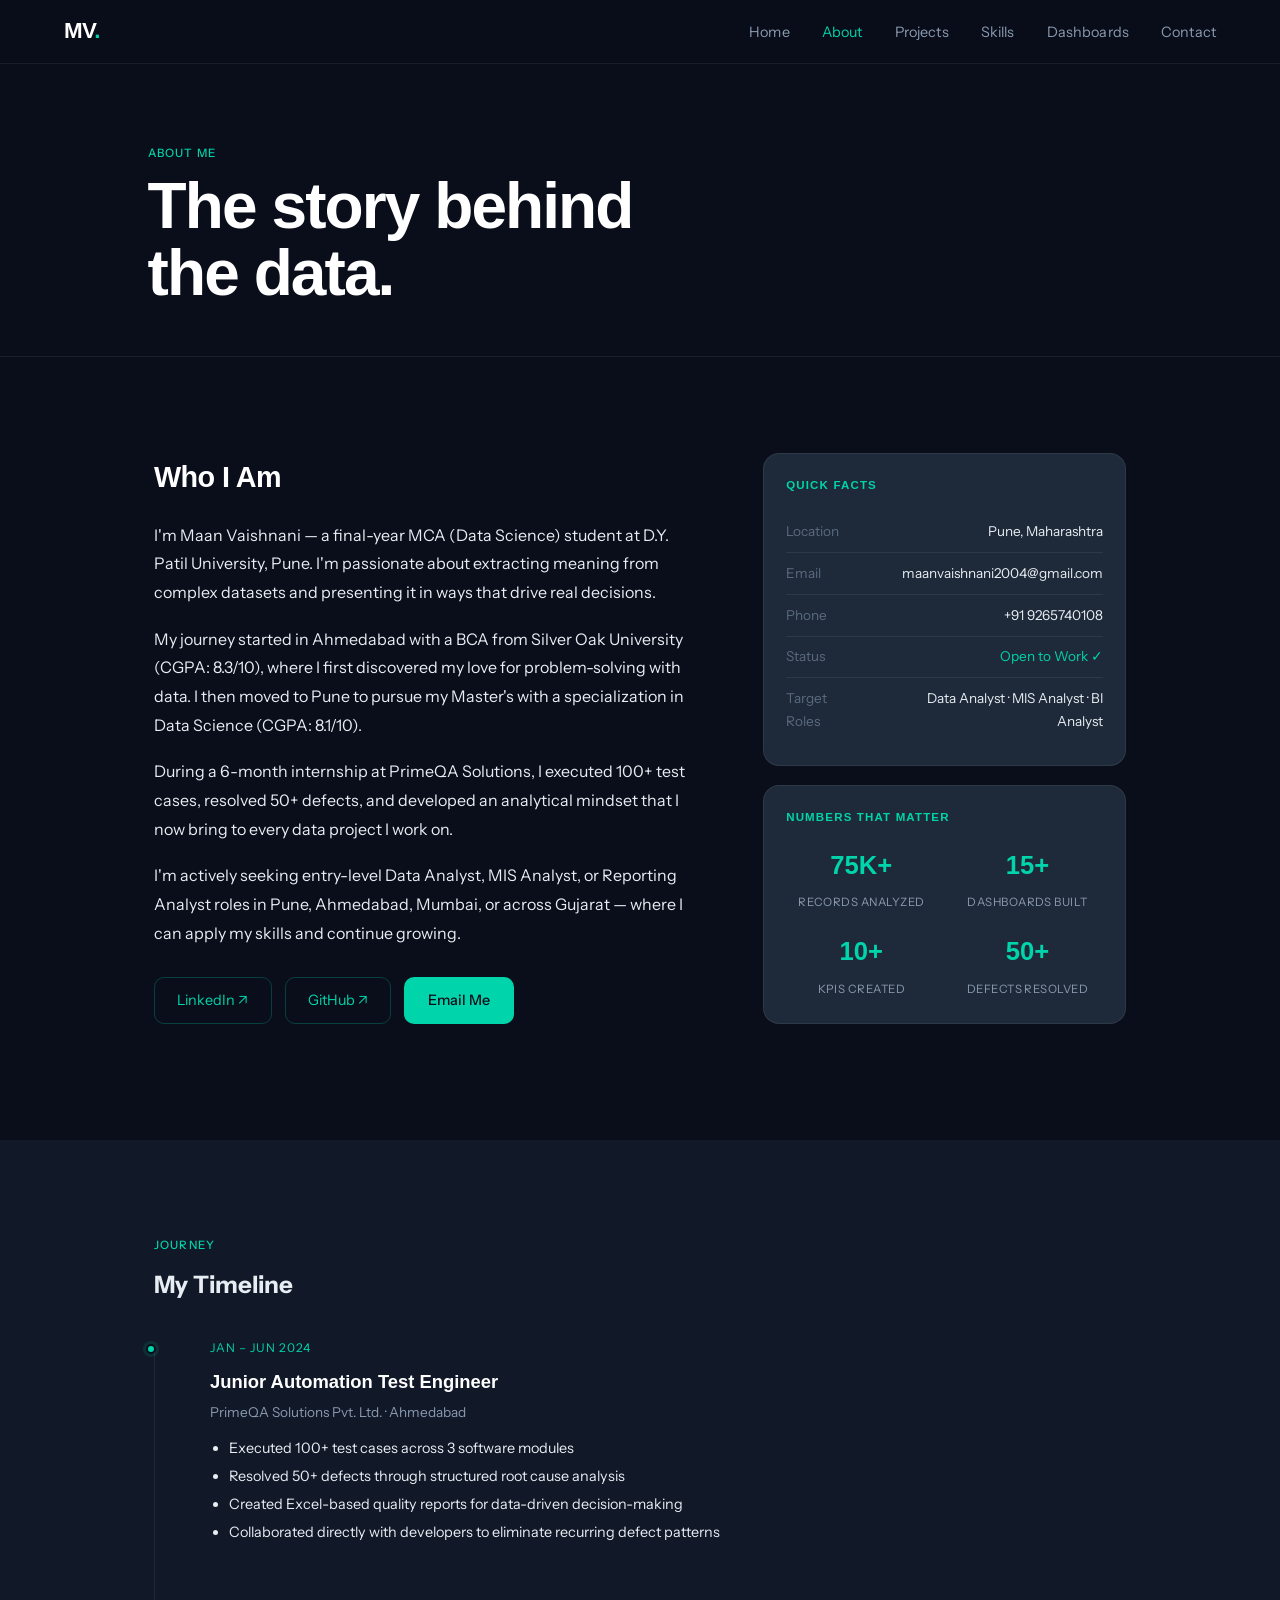
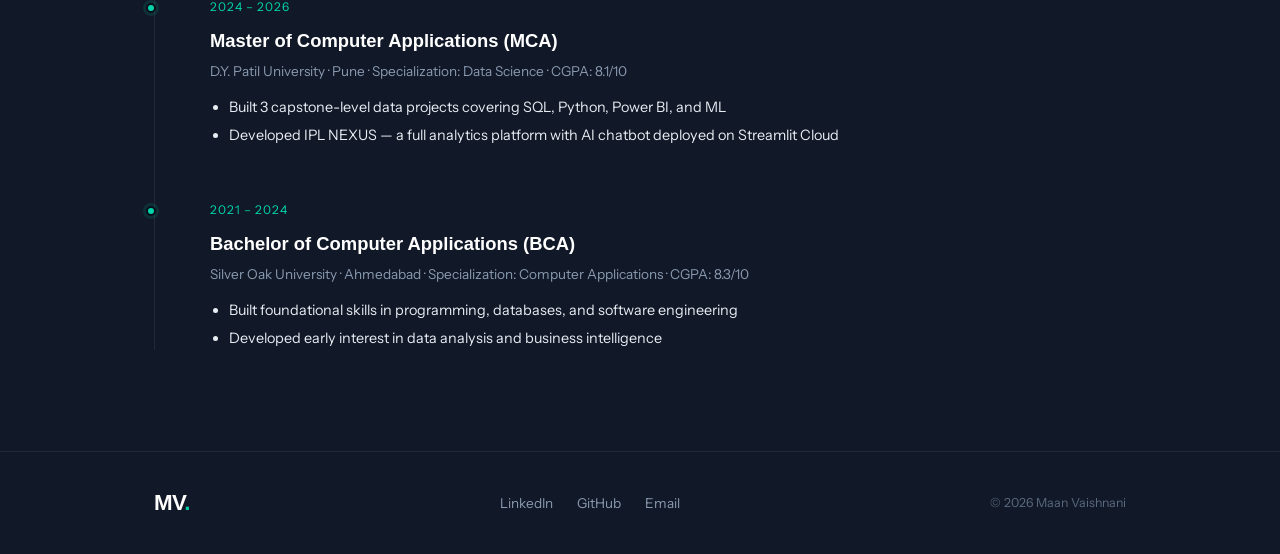
==== commit cd9c51a8: "update the all file" ====
--- a/about.html
+++ b/about.html
@@ -22,14 +22,6 @@
   </ul>
   <button class="hamburger" onclick="toggleMenu()">&#9776;</button>
 </nav>
-<div id="mobile-menu" style="display:none; flex-direction:column; background:#111827; border-bottom:1px solid rgba(255,255,255,0.07); padding:0.5rem 4%;">
-  <a href="index.html" style="padding:0.85rem 0; font-size:1rem; color:#8a9ab0; border-bottom:1px solid rgba(255,255,255,0.07); text-decoration:none; display:block;">Home</a>
-  <a href="about.html" style="padding:0.85rem 0; font-size:1rem; color:#8a9ab0; border-bottom:1px solid rgba(255,255,255,0.07); text-decoration:none; display:block;">About</a>
-  <a href="projects.html" style="padding:0.85rem 0; font-size:1rem; color:#8a9ab0; border-bottom:1px solid rgba(255,255,255,0.07); text-decoration:none; display:block;">Projects</a>
-  <a href="skills.html" style="padding:0.85rem 0; font-size:1rem; color:#8a9ab0; border-bottom:1px solid rgba(255,255,255,0.07); text-decoration:none; display:block;">Skills</a>
-  <a href="dashboards.html" style="padding:0.85rem 0; font-size:1rem; color:#8a9ab0; border-bottom:1px solid rgba(255,255,255,0.07); text-decoration:none; display:block;">Dashboards</a>
-  <a href="contact.html" style="padding:0.85rem 0; font-size:1rem; color:#00d4aa; text-decoration:none; display:block;">Contact</a>
-</div>
 
 <section class="page-hero">
   <div class="container">
@@ -51,7 +43,7 @@
         <div class="profile-links">
           <a href="https://linkedin.com/in/maan-vaishnani" target="_blank" class="btn-outline">LinkedIn ↗</a>
           <a href="https://github.com/1079maan" target="_blank" class="btn-outline">GitHub ↗</a>
-          <a href="/cdn-cgi/l/email-protection#3150505f47505842595f505f580301010571565c50585d1f525e5c" class="btn-primary">Email Me</a>
+          <a href="mailto:maanvaishnani2004@gmail.com" class="btn-primary">Email Me</a>
         </div>
       </div>
 
@@ -60,7 +52,7 @@
           <h3>Quick Facts</h3>
           <ul class="facts-list">
             <li><span class="fact-label">Location</span><span class="fact-val">Pune, Maharashtra</span></li>
-            <li><span class="fact-label">Email</span><span class="fact-val"><a href="/cdn-cgi/l/email-protection" class="__cf_email__" data-cfemail="1273737c64737b617a7c737c7b2022222652757f737b7e3c717d7f">[email&#160;protected]</a></span></li>
+            <li><span class="fact-label">Email</span><span class="fact-val">maanvaishnani2004@gmail.com</span></li>
             <li><span class="fact-label">Phone</span><span class="fact-val">+91 9265740108</span></li>
             <li><span class="fact-label">Status</span><span class="fact-val available">Open to Work ✓</span></li>
             <li><span class="fact-label">Target Roles</span><span class="fact-val">Data Analyst · MIS Analyst · BI Analyst</span></li>
@@ -135,4 +127,11 @@
     <div class="footer-links">
       <a href="https://linkedin.com/in/maan-vaishnani" target="_blank">LinkedIn</a>
       <a href="https://github.com/1079maan" target="_blank">GitHub</a>
-      <a href="/cdn-cgi+      <a href="mailto:maanvaishnani2004@gmail.com">Email</a>
+    </div>
+    <span class="footer-copy">© 2026 Maan Vaishnani</span>
+  </div>
+</footer>
+<script src="script.js"></script>
+</body>
+</html>
